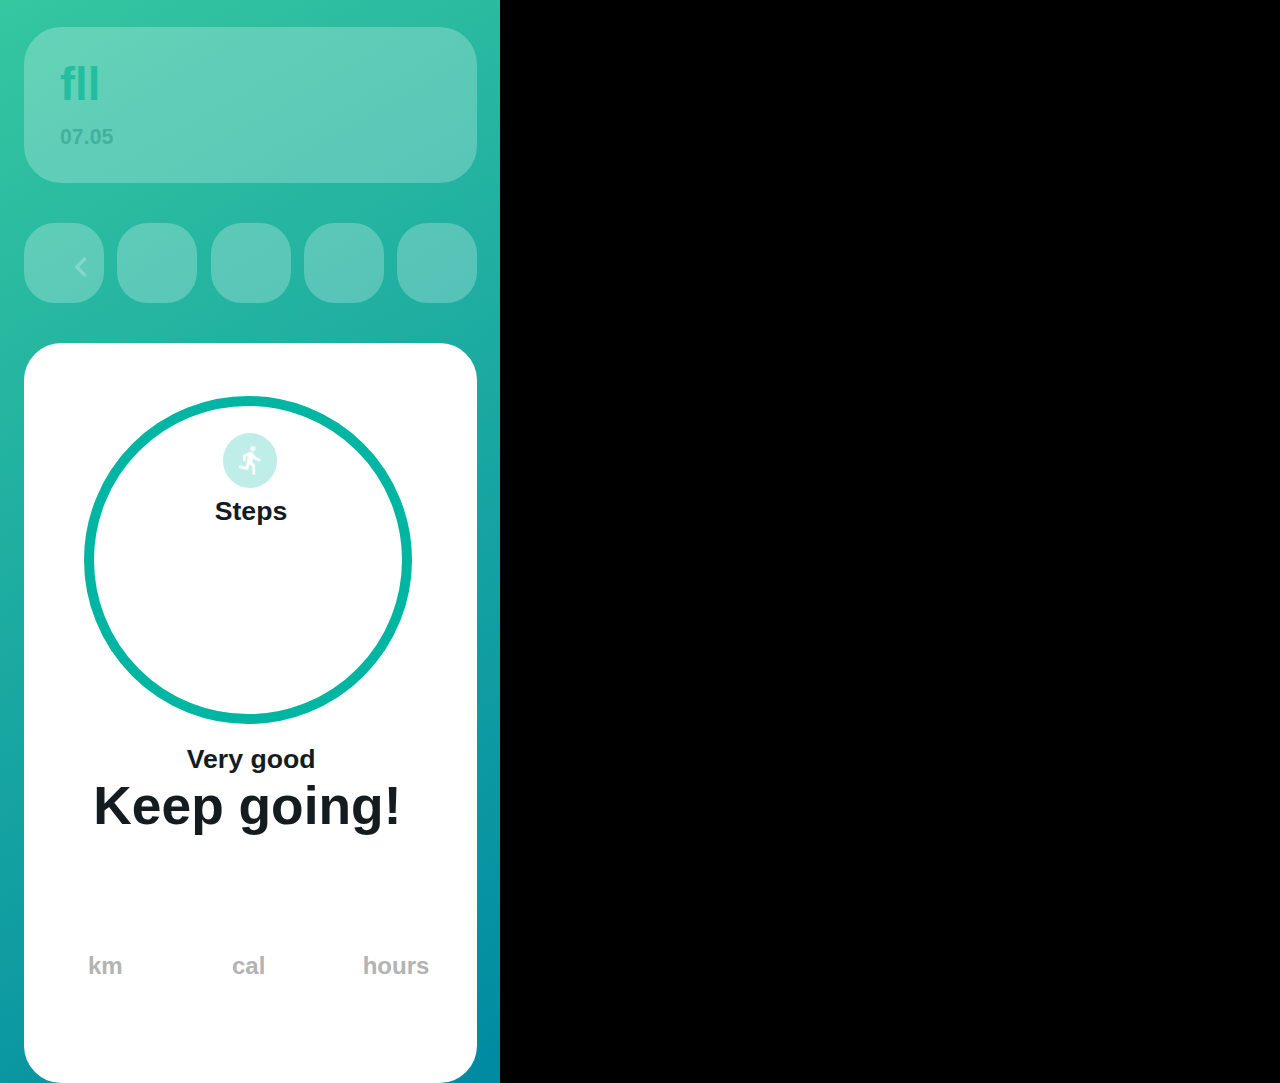
==== dan.html @ fbe9bb45 "Add files via upload" ====
<!DOCTYPE html>
<html lang="en" dir="ltr">
  <head>
    <meta charset="utf-8">
    <meta name="viewport" content="width=device-width, initial-scale=1.0">
    <title>Fitnes Tracker</title>
    <script src="..\javascript\java.js"></script>
    <link rel="stylesheet" href="./css/style.css">
  </head>
  <body>

    <div class="container11">
      <div class="box11">
        <h1>fll</h1>
        <h2>07.05</h2>

        
          <button class="btn"><i class="back"></i> </button>
        </div>

        <div class="container15">
          <div class="box1">
            </div>
        </div>
        <div class="container25">
          <div class="box1">
            </div>
        </div>
        <div class="container35">
          <div class="box1">
            </div>
        </div>
        <div class="container45">
          <div class="box1">
            </div>
        </div>
        <div class="container55">
          <div class="box1">
            </div>
        </div>


    <div class="velikibox">
      <div class="box">
        <div class="dot3"></div>
        <img class="slika22" src="img/pesak2.png" alt="timer">
        <h1>Steps</h1>
        <h2>Very good</h2>
        <h3>Keep going!</h3>
        <h4>km</h4>
        <h5>cal</h5>
        <h6>hours</h6>
        <div class="dot4"></div>
        </div>
      </div>


  </body>

</html>
---- css/style.css ----
body{
  padding: 0;
  margin: 0;
  background-color: black;
}

.container{
  position: relative;
  width: 375pt;
  height: 812pt;
  background-image: linear-gradient(150deg,   #34C7A0, #008AA2);
  position: absolute;
  opacity: 100%;
}
.container .box{
  position: absolute;
  width: 340pt;
  height: 117pt;
  background-color: #FFFFFF;
  margin-left: 18pt;
  margin-top: 20pt;
  border-radius: 28pt;
}
.container h1{
  font-family: Helvetica, Bold;
  color: #00B6A3;
  font-size: 34pt;
  width: 162pt;
  height: 40pt;
  margin-left: 27pt;
  margin-top: 24pt;
  margin-bottom: 10pt;
}
.container h2{
  font-family: Helvetica, medium;
  font-size: 16pt;
  content: normal;
  color: #898694;
  margin-left: 27pt;
  margin-top: 0pt;
}
.dani h1{
  color: white;
  border: none;
  font-family: Helvetica ,medium;
  position: absolute;
  text-align: center;
  width: 38pt;
  height: 38pt;
  margin-left: 11pt;
  margin-top: 50pt;
  font-size: 16pt;
  opacity: 0.7;
}
.dani h2{
  color: white;
  font-family: Helvetica ,medium;
  position: absolute;
  text-align: center;
  width: 38pt;
  height: 38pt;
  margin-left: 81pt;
  margin-top: 50pt;
  font-size: 16pt;
  opacity: 0.7;
}
.dani h3{
  color: white;
  font-family: Helvetica ,medium;
  position: absolute;
  text-align: center;
  width: 38pt;
  height: 38pt;
  margin-left: 151pt;
  margin-top: 50pt;
  font-size: 16pt;
  opacity: 0.7;
}
.dani h4{
  color: white;
  font-family: Helvetica ,medium;
  position: absolute;
  text-align: center;
  width: 38pt;
  height: 38pt;
  margin-left: 221pt;
  margin-top: 50pt;
  font-size: 16pt;
  opacity: 0.7;
}
.dani h5{
  color: white;
  font-family: Helvetica ,medium;
  position: absolute;
  text-align: center;
  width: 38pt;
  height: 38pt;
  margin-left: 292pt;
  margin-top: 50pt;
  font-size: 16pt;
  opacity: 0.7;
}

.container1{
  position: absolute;
  width: 60pt;
  height: 60pt;
  background-color: #FFFFFF;
  position: absolute;
  opacity: 100%;
  margin-left: 0pt;
  margin-top: 40pt;
  border-radius: 23pt;
  opacity: 0.25;
}


}
.container1:hover{
  cursor: pointer;
  background: white;
}
.container2{
  position: absolute;
  width: 60pt;
  height: 60pt;
  background-color: #FFFFFF;
  position: absolute;
  opacity: 100%;
  margin-left: 70pt;
  margin-top: 40pt;
  border-radius: 23pt;
  opacity: 0.25;
}
.container3{
  position: absolute;
  width: 60pt;
  height: 60pt;
  background-color: #FFFFFF;
  position: absolute;
  opacity: 100%;
  margin-left: 140pt;
  margin-top: 40pt;
  border-radius: 23pt;
  opacity: 0.25;
}
.container4{
  position: absolute;
  width: 60pt;
  height: 60pt;
  background-color: #FFFFFF;
  position: absolute;
  opacity: 100%;
  margin-left: 210pt;
  margin-top: 40pt;
  border-radius: 23pt;
  opacity: 0.25;
}
.container5{
  position: absolute;
  width: 60pt;
  height: 60pt;
  background-color: #FFFFFF;
  position: absolute;
  opacity: 100%;
  margin-left: 280pt;
  margin-top: 40pt;
  border-radius: 23pt;
  opacity: 0.25;
}
.activity{
  position: relative;
  width: 340pt;
  height: 180pt;
  background-color: #FFFFFF;
  position: absolute;
  opacity: 100%;
  margin-left: 18pt;
  margin-top: 257pt;
  border-radius: 28pt;
  opacity: 0.25;
}

.activitynaslov h1{
  font-family: Helvetica, medium;
  font-size: 20pt;
  width: 72pt;
  height: 24pt;
  margin-top: 279pt;
  margin-bottom: 0pt;
  margin-left: 94pt;
  color: white;
}
.activitynaslov h2{
  font-family: Helvetica, medium;
  font-size: 16pt;
  width: 62pt;
  height: 19pt;
  margin-top: 3pt;
  margin-left: 94pt;
  color: white;
  opacity: 0.7;
}
.activitynaslov h3{
  font-family: Helvetica, medium;
  font-size: 20pt;
  width: 55pt;
  height: 24pt;
  margin-top: 153pt;
  margin-bottom: 0pt;
  margin-left: 94pt;
  color: white;
}
.activitynaslov h4{
  font-family: Helvetica, medium;
  font-size: 16pt;
  width: 36pt;
  height: 19pt;
  margin-top: 3pt;
  margin-bottom: 0pt;
  margin-left: 94pt;
  color: white;
  opacity: 0.7;
}
.activitynaslov h5{
  font-family: Helvetica, medium;
  font-size: 20pt;
  width: 79pt;
  height: 24pt;
  margin-top: 62pt;
  margin-bottom: 0pt;
  margin-left: 94pt;
  color: white;
}
.activitynaslov h6{
  font-family: Helvetica, medium;
  font-size: 16pt;
  width: 107pt;
  height: 19pt;
  margin-top: 3pt;
  margin-bottom: 0pt;
  margin-left: 94pt;
  color: white;
  opacity: 0.7;
}
.steps{
  position: relative;
  width: 340pt;
  height: 93pt;
  background-color: #FFFFFF;
  position: absolute;
  opacity: 100%;
  margin-left: 18pt;
  margin-top: 456pt;
  border-radius: 28pt;
  opacity: 0.25;
}


.caloris{
  position: relative;
  width: 340pt;
  height: 93pt;
  background-color: #FFFFFF;
  position: absolute;
  opacity: 100%;
  margin-left: 18pt;
  margin-top: 564pt;
  border-radius: 28pt;
  opacity: 0.25;
}
.slika1{
width: 27.32;
height: 27.32;
margin-left: 48.85pt;
margin-top: 290.83pt;
position: absolute;
}
.dot {
  height: 40.49pt;
  width: 40.49pt;
  background-color: #FFFFFF;
  border-radius: 50%;
  position: absolute;
  margin-left: 38.02pt;
  margin-top: 282pt;
  opacity: 0.25;
}
.slika2{
width: 27.32;
height: 27.32;
margin-left: 48.85pt;
margin-top: 489.83pt;
position: absolute;
}
.dot2 {
  height: 40.49pt;
  width: 40.49pt;
  background-color: #FFFFFF;
  border-radius: 50%;
  position: absolute;
  margin-left: 38.02pt;
  margin-top: 481pt;
  opacity: 0.25;
}

.slika3{
width: 27.32;
height: 27.32;
margin-left: 48.85pt;
margin-top: 597pt;
position: absolute;
}
.dot1 {
  height: 40.49pt;
  width: 40.49pt;
  background-color: #FFFFFF;
  border-radius: 50%;
  position: absolute;
  margin-left: 38.02pt;
  margin-top: 589pt;
  opacity: 0.25;
}

/*druga strana*/



.velikibox{
  position: absolute;
  position: absolute;
  width: 340pt;
  height: 555pt;
  background-color: #FFFFFF;
  position: absolute;
  opacity: 100%;
  margin-left: 18pt;
  margin-top: 257pt;
  border-radius: 28pt;
}

.container11{
  position: absolute;
  width: 375pt;
  height: 812pt;
  background-image: linear-gradient(150deg,   #34C7A0, #008AA2);
}
.container11 .box11{
  position: absolute;
  width: 340pt;
  height: 117pt;
  background-color: white;
  margin-left: 18pt;
  margin-top: 20pt;
  border-radius: 28pt;
  opacity: 0.25;
}
.container11 h1{
  font-family: Helvetica, Bold;
  color: #00B6A3;
  font-size: 34pt;
  width: 162pt;
  height: 40pt;
  margin-left: 27pt;
  margin-top: 24pt;
  margin-bottom: 10pt;
}
.container11 h2{
  font-family: Helvetica, medium;
  font-size: 16pt;
  color: #898694;
  margin-left: 27pt;
  margin-top: 5pt;
}
.container15{
  position: absolute;
  width: 60pt;
  height: 60pt;
  background-color: #FFFFFF;
  position: absolute;
  opacity: 100%;
  margin-left: 18pt;
  margin-top: 167pt;
  border-radius: 23pt;
  opacity: 0.25;
}
.container25{
  position: absolute;
  width: 60pt;
  height: 60pt;
  background-color: #FFFFFF;
  position: absolute;
  opacity: 100%;
  margin-left: 88pt;
  margin-top: 167pt;
  border-radius: 23pt;
  opacity: 0.25;
}
.container35{
  position: absolute;
  width: 60pt;
  height: 60pt;
  background-color: #FFFFFF;
  position: absolute;
  opacity: 100%;
  margin-left: 158pt;
  margin-top: 167pt;
  border-radius: 23pt;
  opacity: 0.25;
}
.container45{
  position: absolute;
  width: 60pt;
  height: 60pt;
  background-color: #FFFFFF;
  position: absolute;
  opacity: 100%;
  margin-left: 228pt;
  margin-top: 167pt;
  border-radius: 23pt;
  opacity: 0.25;
}
.container55{
  position: absolute;
  width: 60pt;
  height: 60pt;
  background-color: #FFFFFF;
  position: absolute;
  opacity: 100%;
  margin-left: 298pt;
  margin-top: 167pt;
  border-radius: 23pt;
  opacity: 0.25;
}
.dot3 {
  height: 40.98pt;
  width: 40.98pt;
  background-color: #00B6A3;
  border-radius: 50%;
  position: absolute;
  margin-left: 149pt;
  margin-top: 68pt;
  opacity: 0.25;
}
.slika22{
width: 24pt;
height: 24pt;
margin-left: 158pt;
margin-top: 76pt;
position: absolute;
}
.velikibox h1{
  width: 54pt;
  height: 23pt;
  font-family: Helvetica, regular;
  font-size: 20pt;
  color:#151C1F;
  margin-left: 143pt;
  margin-top: 115pt;
  position: absolute;
}

.velikibox h2{
  width: 105pt;
  height: 23pt;
  font-family: Helvetica;
  font-size: 20pt;
  color:#151C1F;
  margin-left: 122pt;
  margin-top: 301pt;
  position: absolute;
}
.velikibox h3{
  width: 238pt;
  height: 48pt;
  font-family: Helvetica;
  font-size: 40pt;
  color:#151C1F;
  margin-left: 52pt;
  margin-top: 324pt;
  position: absolute;
}
.velikibox h4{
  width: 25pt;
  height: 21pt;
  font-family: Helvetica;
  font-size: 18pt;
  color:#B3B3B3;
  margin-left: 48pt;
  margin-top: 457pt;
  position: absolute;
}
.velikibox h5{
  width: 238pt;
  height: 48pt;
  font-family: Helvetica;
  font-size: 18pt;
  color:#B3B3B3;
  margin-left: 156pt;
  margin-top: 457pt;
  position: absolute;
}
.velikibox h6{
  width: 238pt;
  height: 48pt;
  font-family: Helvetica;
  font-size: 18pt;
  color:#B3B3B3;
  margin-left: 254pt;
  margin-top: 457pt;
  position: absolute;
}
.dot4 {
  height: 231pt;
  width: 231pt;
  border: 8pt solid #00B6A3 ;
  border-radius: 50%;
  position: absolute;
  margin-left: 45pt;
  margin-top: 40pt;
}
.btn {
  width: 40pt;
  height: 40pt;
  margin-left: 28pt;
  margin-top: 59pt;
  background: url('../img/nazad.png' ) no-repeat ;
  border-radius: 25%;
  border: none;
  position: absolute;
}
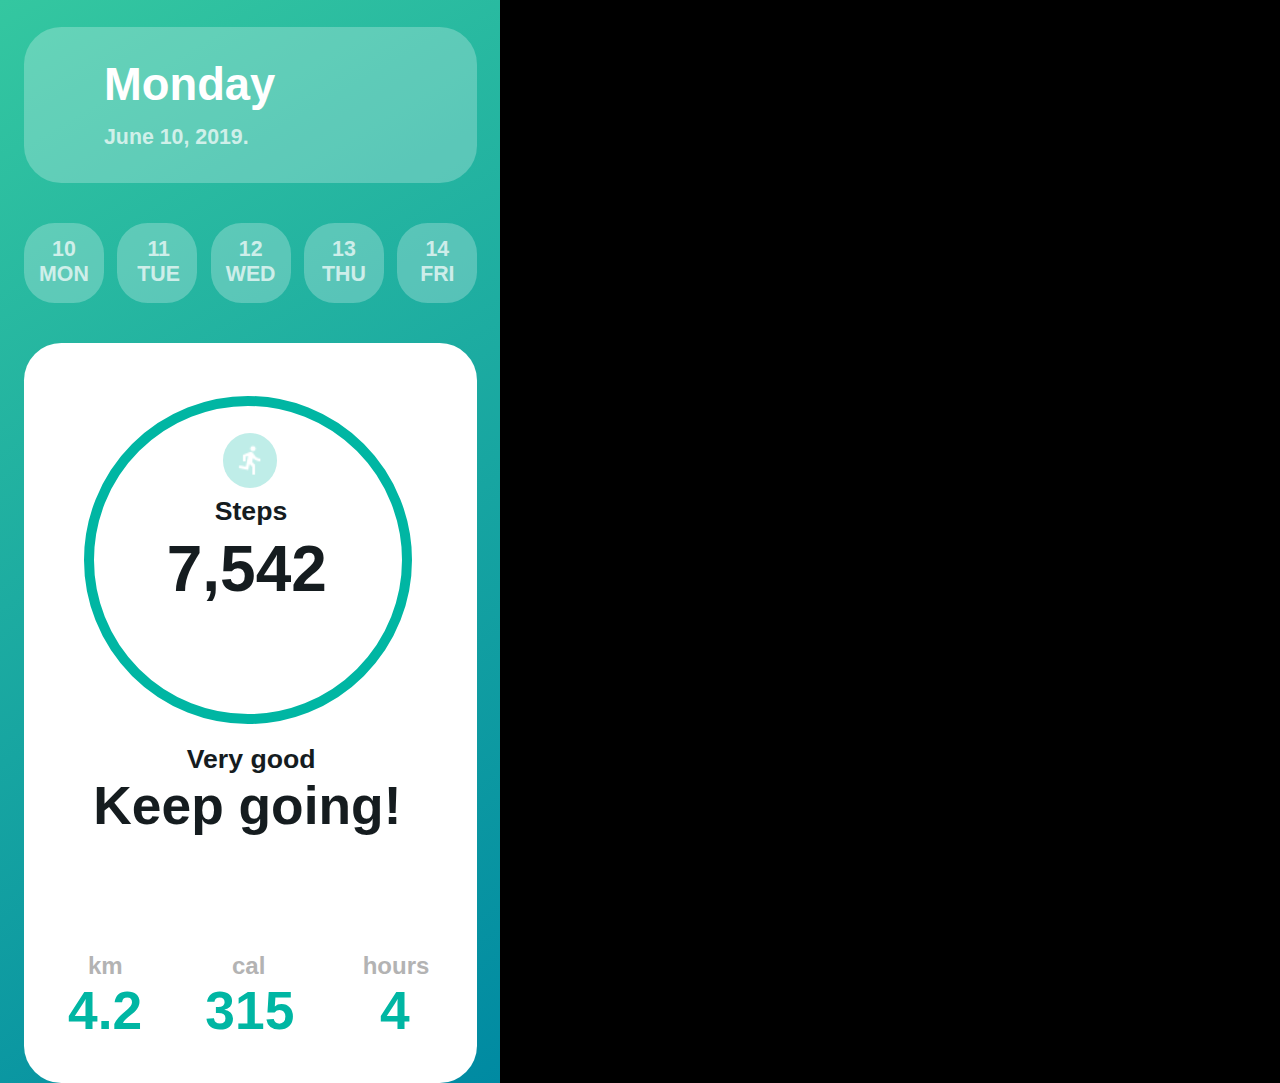
==== commit 88d65391: "Add files via upload" ====
--- a/dan.html
+++ b/dan.html
@@ -11,17 +11,28 @@
 
     <div class="container11">
       <div class="box11">
-        <h1>fll</h1>
-        <h2>07.05</h2>
+        </div>
+        </div>
 
-        
-          <button class="btn"><i class="back"></i> </button>
+        <div class="dan">
+          <h1>Monday</h1>
+          <h2>June 10, 2019.</h2>
         </div>
+
+        <div class="dani2">
+          <h1>10 MON</h1>
+          <h2>11 TUE</h2>
+          <h3>12 WED</h3>
+          <h4>13 THU</h4>
+          <h5>14 FRI</h5> </div>
+
+
 
         <div class="container15">
           <div class="box1">
             </div>
         </div>
+
         <div class="container25">
           <div class="box1">
             </div>
@@ -54,6 +65,16 @@
         </div>
       </div>
 
+      <div class="dnevnibrojkoraka">
+        <h1>7,542</h1>
+      </div>
+
+      <div class="km">
+        <h1>4.2</h1>
+        <h2>315</h2>
+        <h3>4</h3>
+      </div>
+
 
   </body>
 
--- a/css/style.css
+++ b/css/style.css
@@ -321,18 +321,53 @@
   margin-top: 589pt;
   opacity: 0.25;
 }
+.vreme{
+  position: absolute;
+}
+.koraci{
+  position: absolute;
+}
+.kalorije{
+  position: absolute;
+}
+.vreme h1{
+  width: 180pt;
+  height: 45pt;
+  font-family: Helvetica, Bold;
+  font-size: 38pt;
+  color: white;
+  margin-top: 213pt;
+  margin-left: 76pt;
+}
+.koraci h1{
+  width: 100pt;
+  height: 45pt;
+  font-family: Helvetica, Bold;
+  font-size: 38pt;
+  color: white;
+  margin-top: 355pt;
+  margin-left: 211pt;
+}
+.kalorije h1{
+  width: 64pt;
+  height: 45pt;
+  font-family: Helvetica, Bold;
+  font-size: 38pt;
+  color: white;
+  text-align: center;
+  margin-top: 461pt;
+  margin-left: 241pt;
+}
 
 /*druga strana*/
 
 
 
 .velikibox{
-  position: absolute;
   position: absolute;
   width: 340pt;
   height: 555pt;
   background-color: #FFFFFF;
-  position: absolute;
   opacity: 100%;
   margin-left: 18pt;
   margin-top: 257pt;
@@ -340,6 +375,7 @@
 }
 
 .container11{
+  margin: 0pt;
   position: absolute;
   width: 375pt;
   height: 812pt;
@@ -355,22 +391,67 @@
   border-radius: 28pt;
   opacity: 0.25;
 }
-.container11 h1{
-  font-family: Helvetica, Bold;
+.dan h1{
+  position: absolute;
+  width: 137pt;
+  height: 40pt;
+  font-family: Helvetica,Bold;
+  font-size: 34pt;
+  color: white;
+  margin-left: 78pt;
+  margin-top: 44pt;
+}
+.dan h2{
+  position: absolute;
+  width: 110pt;
+  height: 19pt;
+  font-family: Helvetica,Medium;
+  font-size: 16pt;
+  color: white;
+  margin-left: 78pt;
+  margin-top: 94pt;
+  opacity: 0.7;
+}
+
+.dnevnibrojkoraka h1{
+  position: absolute;
+  width: 125pt;
+  height: 57pt;
+  font-family: Helvetica,Bold;
+  font-size: 48pt;
+  color: #151C1F;
+  margin-left: 125pt;
+  margin-top: 399pt;
+}
+.km h1{
+  position: absolute;
+  width: 58pt;
+  height: 48pt;
+  font-family: Helvetica,Bold;
+  font-size: 40pt;
   color: #00B6A3;
-  font-size: 34pt;
-  width: 162pt;
-  height: 40pt;
-  margin-left: 27pt;
-  margin-top: 24pt;
-  margin-bottom: 10pt;
-}
-.container11 h2{
-  font-family: Helvetica, medium;
-  font-size: 16pt;
-  color: #898694;
-  margin-left: 27pt;
-  margin-top: 5pt;
+  margin-left: 51pt;
+  margin-top: 735pt;
+}
+.km h2{
+  position: absolute;
+  width: 69pt;
+  height: 48pt;
+  font-family: Helvetica,Bold;
+  font-size: 40pt;
+  color: #00B6A3;
+  margin-left: 154pt;
+  margin-top: 735pt;
+}
+.km h3{
+  position: absolute;
+  width: 22pt;
+  height: 48pt;
+  font-family: Helvetica,Bold;
+  font-size: 40pt;
+  color: #00B6A3;
+  margin-left: 285pt;
+  margin-top: 735pt;
 }
 .container15{
   position: absolute;
@@ -519,13 +600,64 @@
   margin-left: 45pt;
   margin-top: 40pt;
 }
-.btn {
-  width: 40pt;
-  height: 40pt;
-  margin-left: 28pt;
-  margin-top: 59pt;
-  background: url('../img/nazad.png' ) no-repeat ;
-  border-radius: 25%;
+.dani2 h1{
+  color: white;
   border: none;
-  position: absolute;
-}
+  font-family: Helvetica ,medium;
+  position: absolute;
+  text-align: center;
+  width: 38pt;
+  height: 38pt;
+  margin-left: 29pt;
+  margin-top: 178pt;
+  font-size: 16pt;
+  opacity: 0.7;
+}
+.dani2 h2{
+  color: white;
+  font-family: Helvetica ,medium;
+  position: absolute;
+  text-align: center;
+  width: 38pt;
+  height: 38pt;
+  margin-left: 100pt;
+  margin-top: 178pt;
+  font-size: 16pt;
+  opacity: 0.7;
+}
+.dani2 h3{
+  color: white;
+  font-family: Helvetica ,medium;
+  position: absolute;
+  text-align: center;
+  width: 38pt;
+  height: 38pt;
+  margin-left: 169pt;
+  margin-top: 178pt;
+  font-size: 16pt;
+  opacity: 0.7;
+}
+.dani2 h4{
+  color: white;
+  font-family: Helvetica ,medium;
+  position: absolute;
+  text-align: center;
+  width: 38pt;
+  height: 38pt;
+  margin-left: 239pt;
+  margin-top:178pt;
+  font-size: 16pt;
+  opacity: 0.7;
+}
+.dani2 h5{
+  color: white;
+  font-family: Helvetica ,medium;
+  position: absolute;
+  text-align: center;
+  width: 38pt;
+  height: 38pt;
+  margin-left: 309pt;
+  margin-top: 178pt;
+  font-size: 16pt;
+  opacity: 0.7;
+}
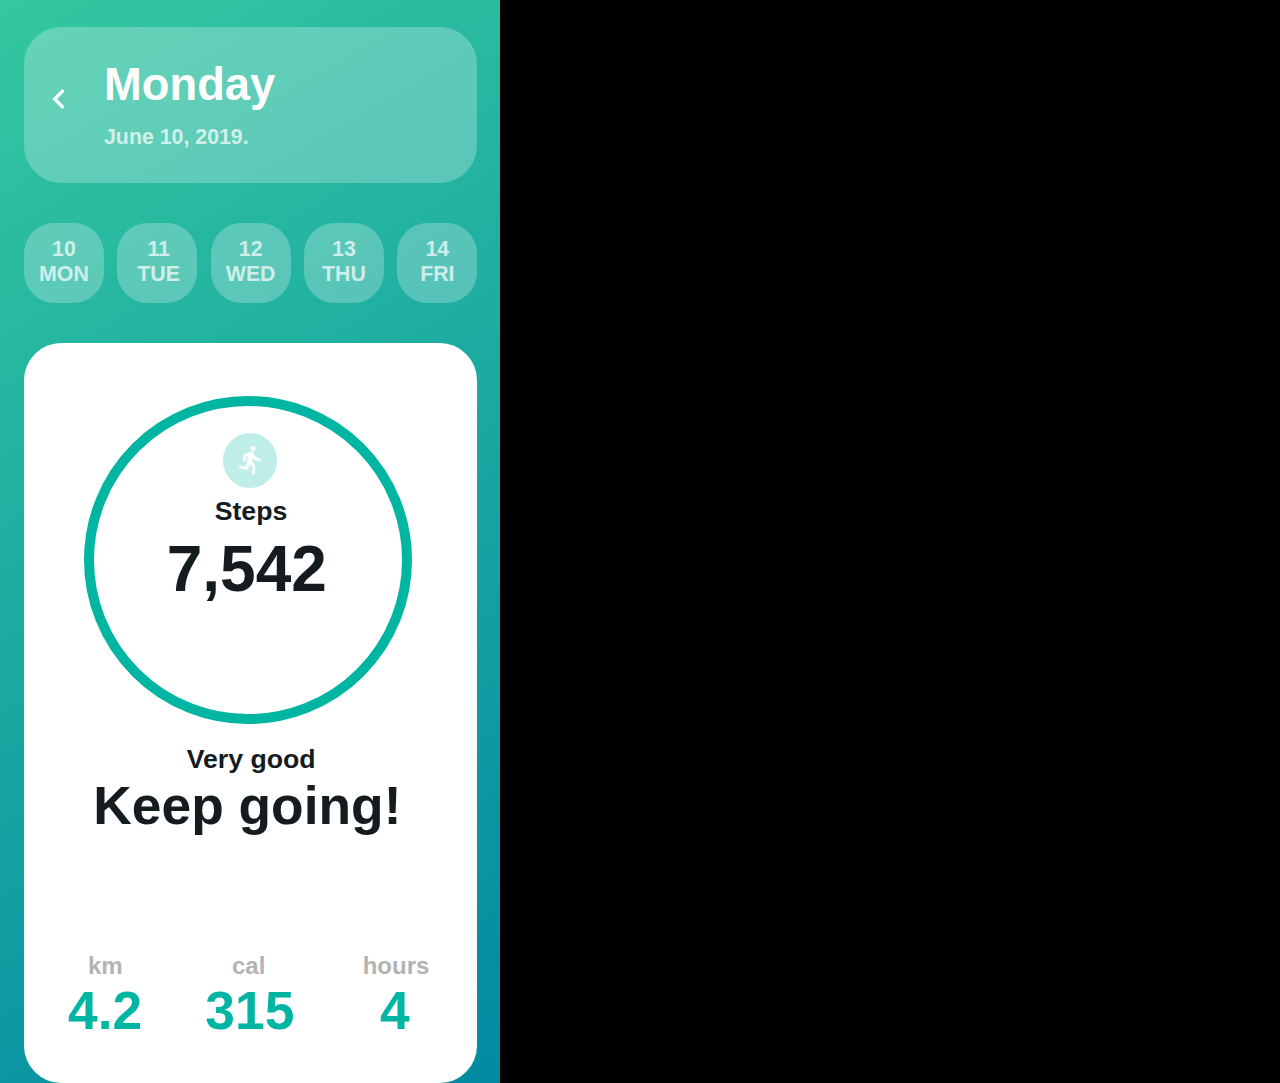
==== commit d0cbeda2: "Add files via upload" ====
--- a/dan.html
+++ b/dan.html
@@ -75,6 +75,10 @@
         <h3>4</h3>
       </div>
 
+      <div class="backdugme">
+           <img class="backdugme1" src="img/nazad.png" alt="timer">
+      </div>
+
 
   </body>
 
--- a/css/style.css
+++ b/css/style.css
@@ -661,3 +661,10 @@
   font-size: 16pt;
   opacity: 0.7;
 }
+.backdugme{
+  position: absolute;
+  width: 40pt;
+  height: 40pt;
+  margin-left: 29pt;
+  margin-top: 59pt;
+}
